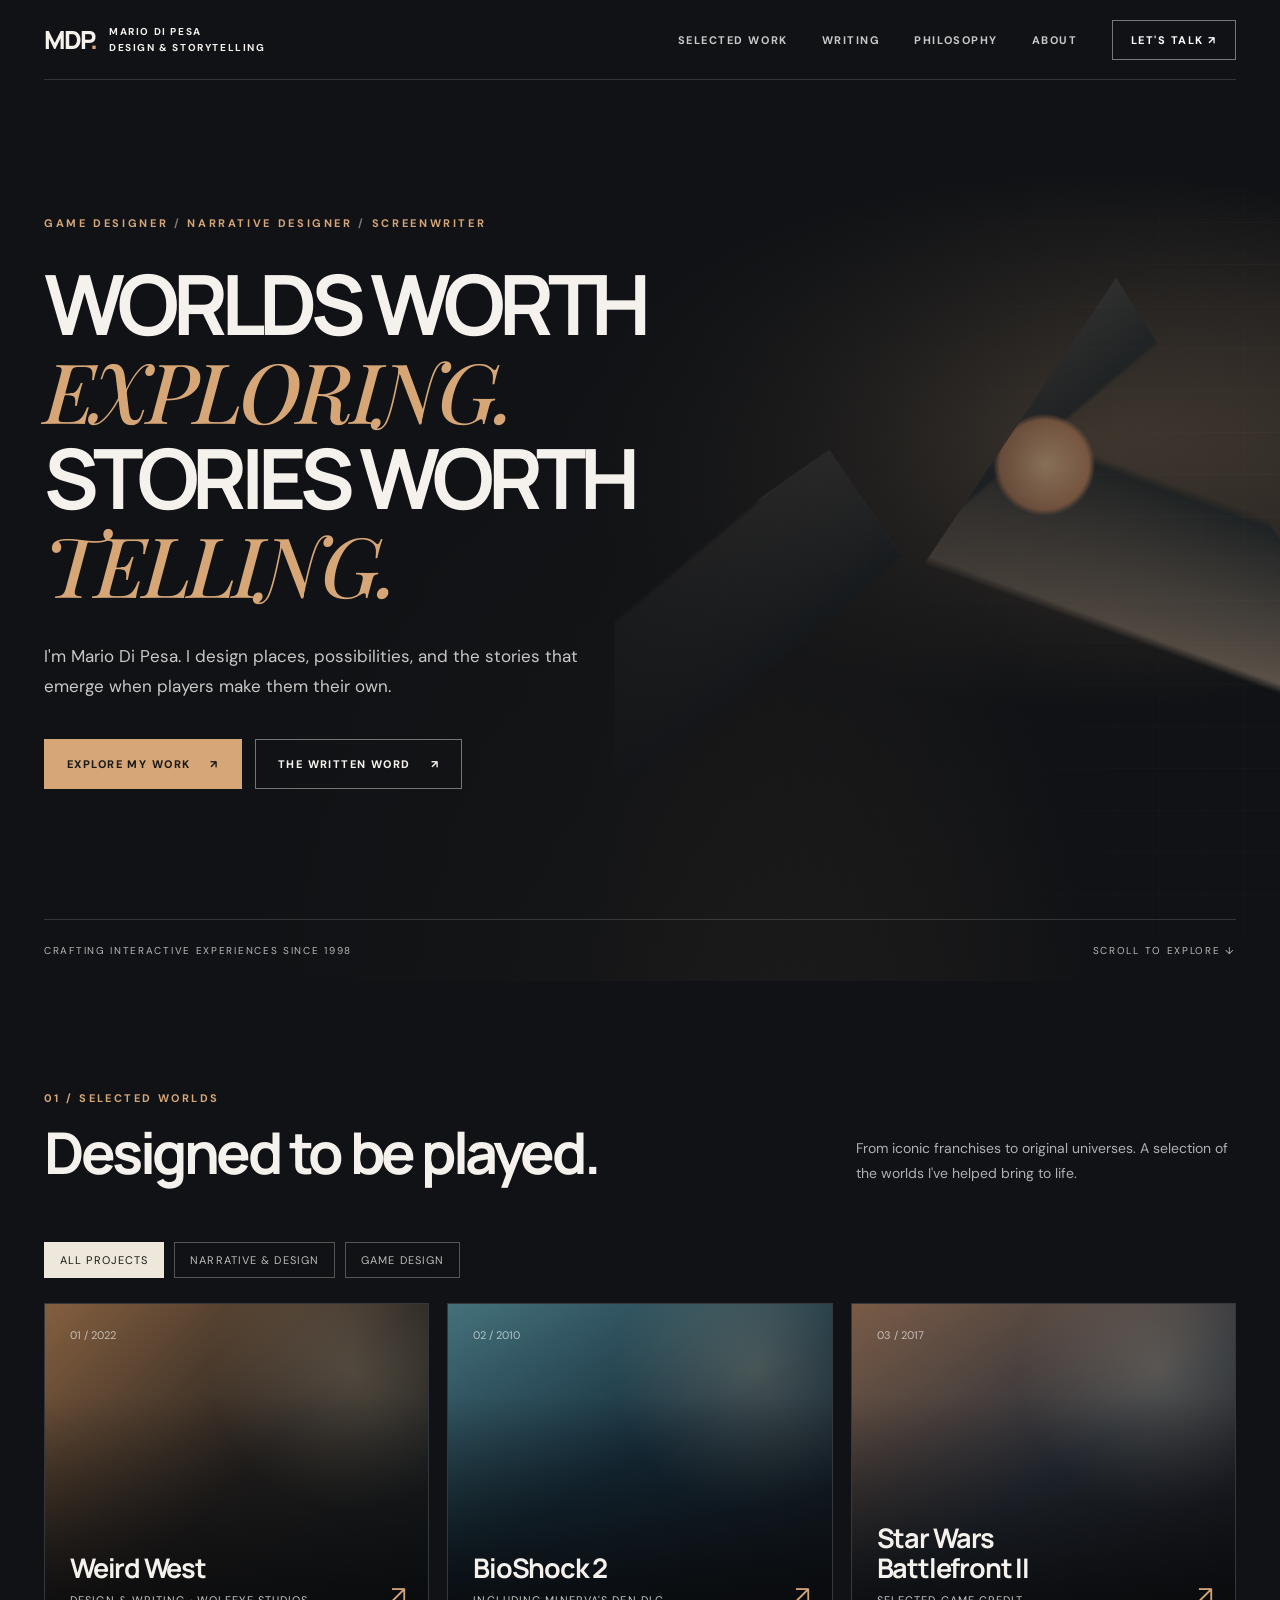
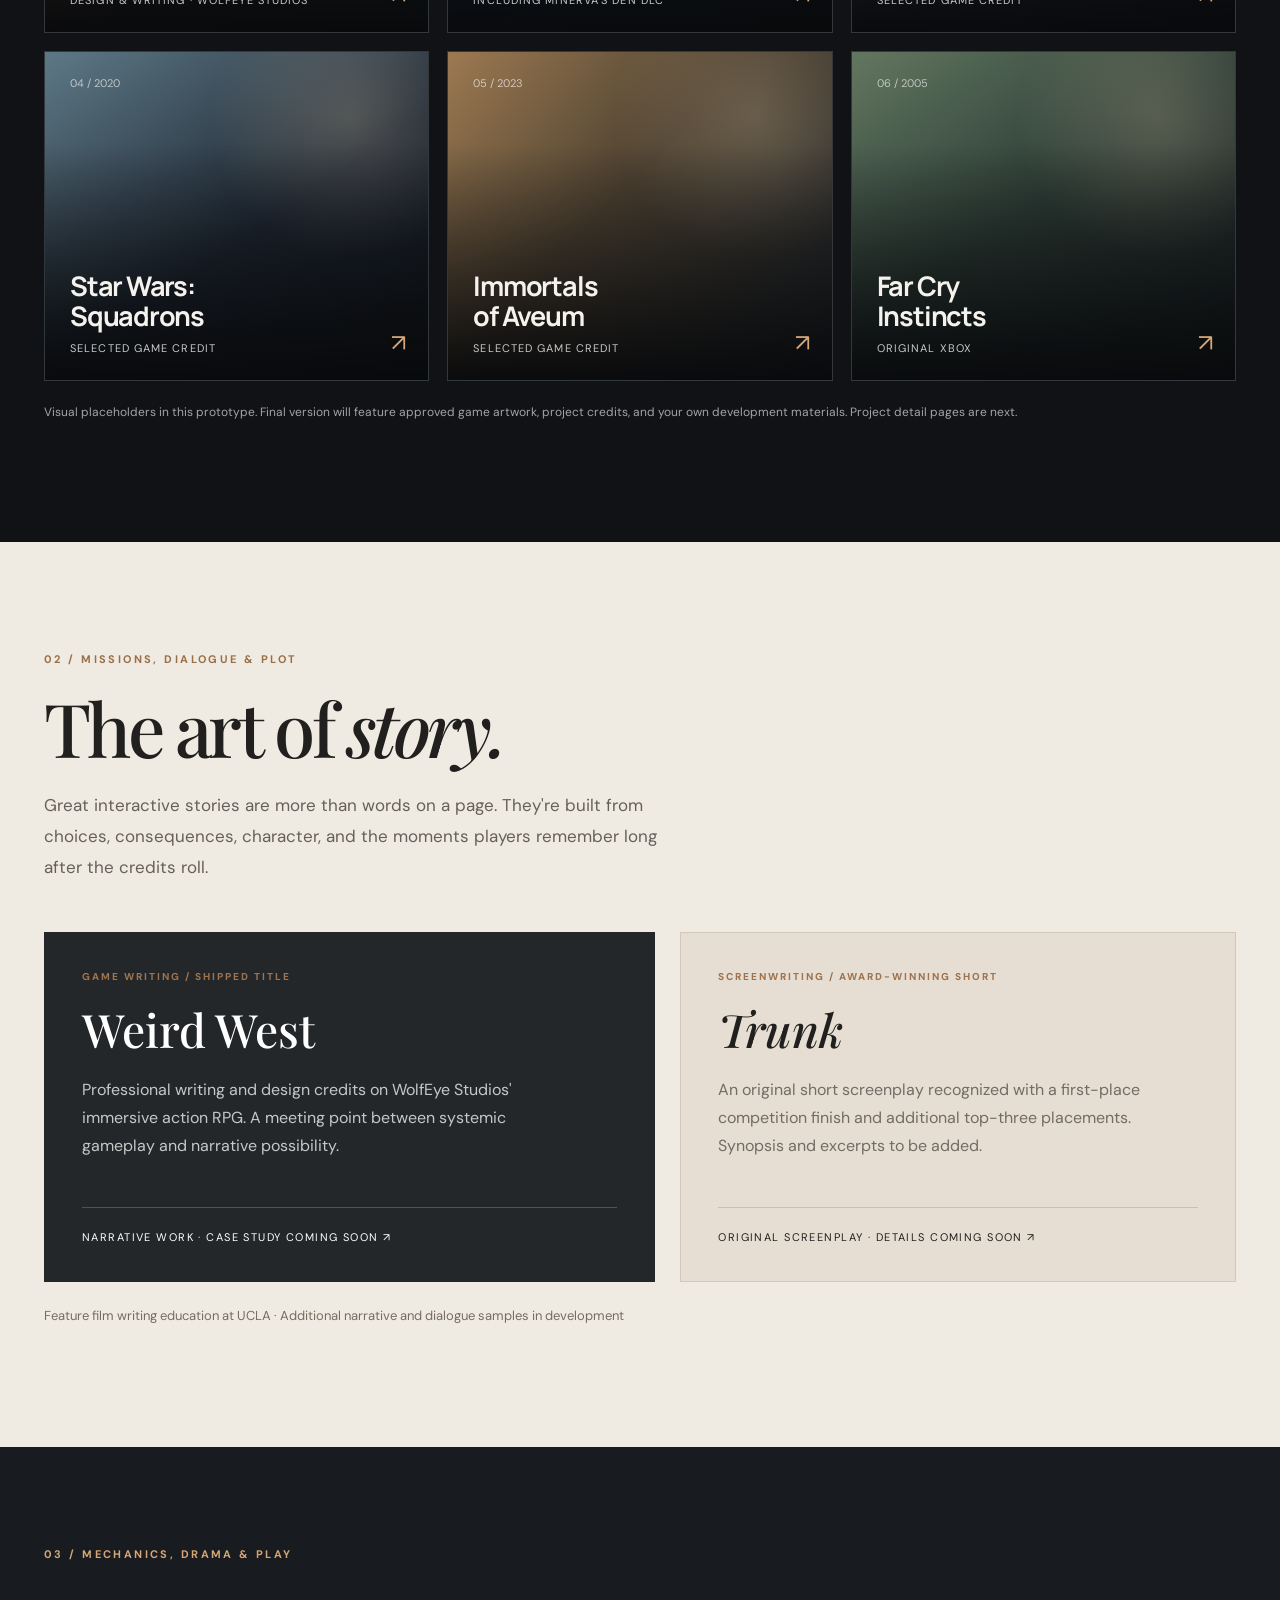
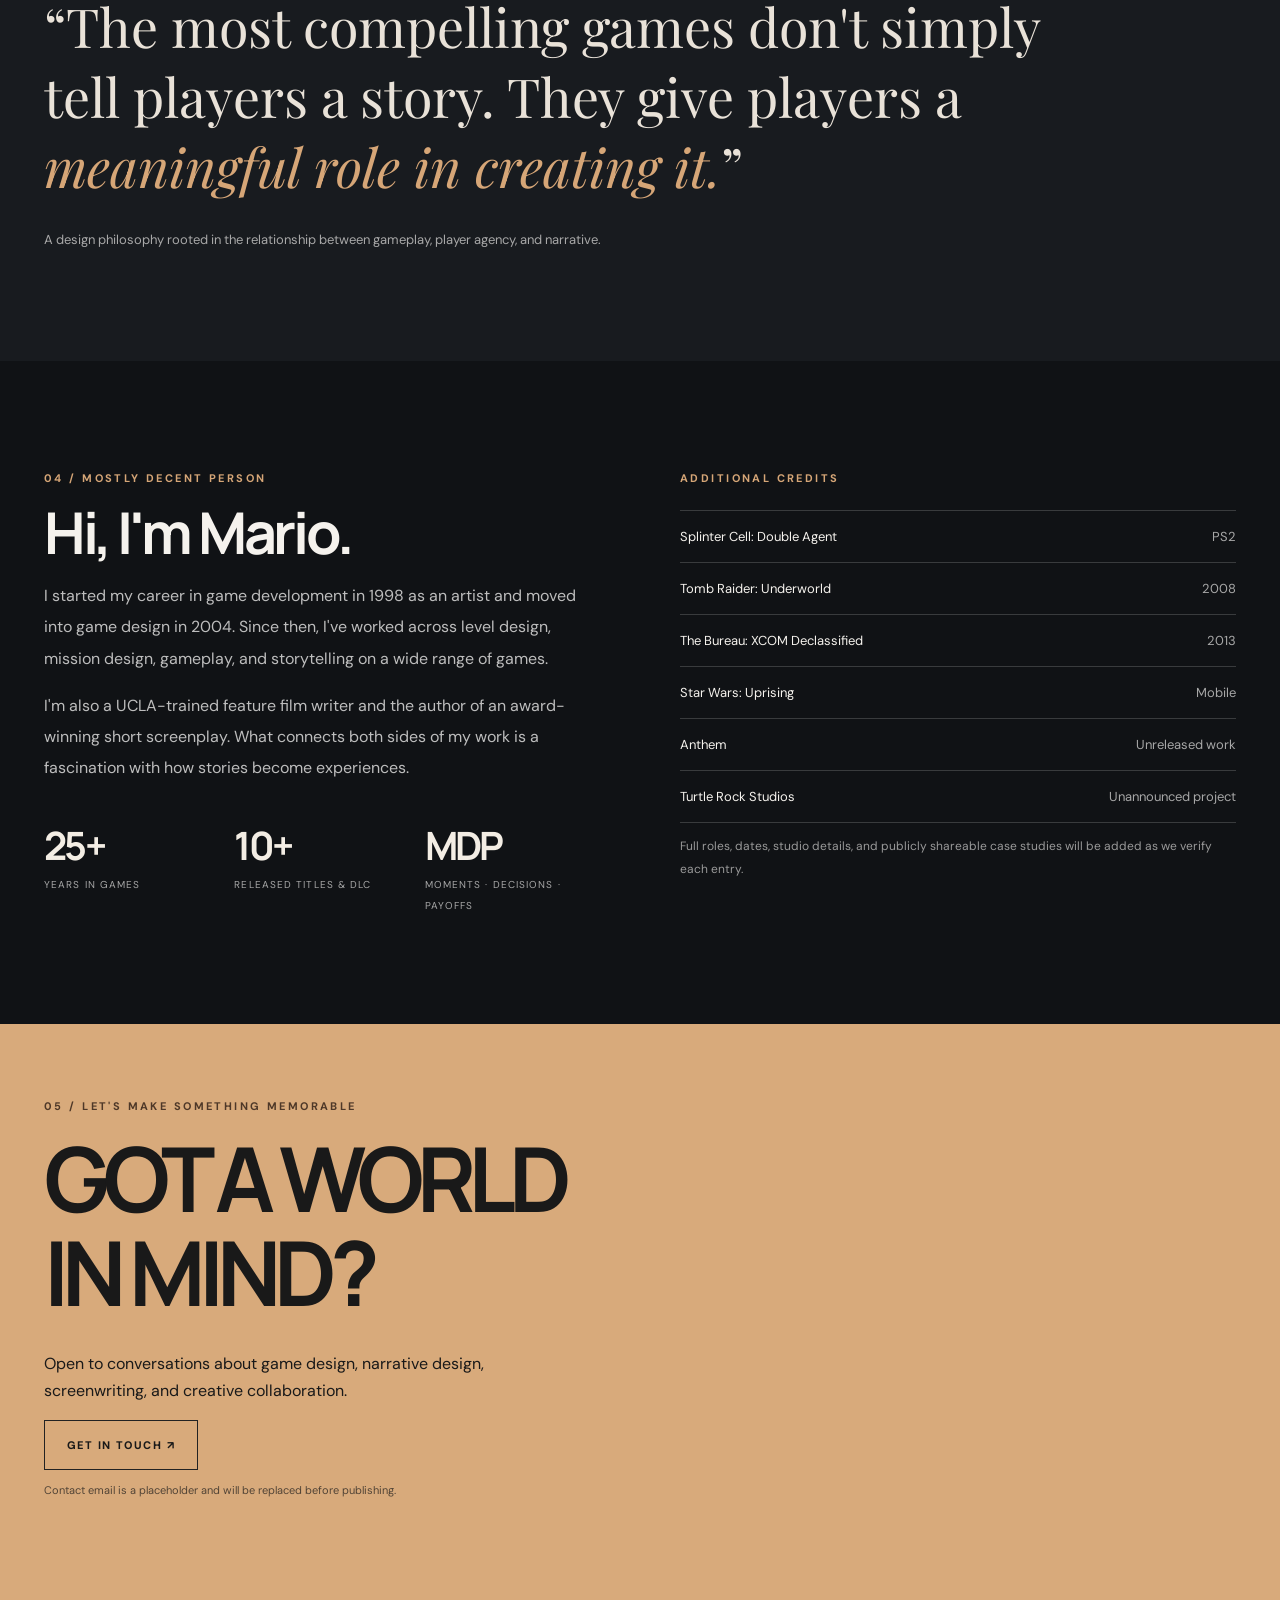
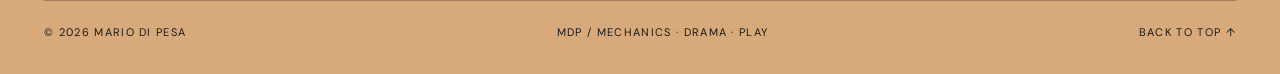
==== index.html @ 1fa36b3e "Add files via upload" ====
<!doctype html>
<html lang="en"><head><meta charset="utf-8"><meta name="viewport" content="width=device-width,initial-scale=1"><meta name="theme-color" content="#101215"><meta name="description" content="Mario Di Pesa — game designer, narrative designer and screenwriter. Worlds worth exploring. Stories worth telling."><title>Mario Di Pesa | Game Design & Storytelling</title><style>
@import url('https://fonts.googleapis.com/css2?family=DM+Sans:wght@400;500;600;700&family=Manrope:wght@400;500;600;700;800&family=Playfair+Display:ital,wght@0,500;0,600;1,500&display=swap');
:root{--bg:#101215;--panel:#181b1f;--line:#383c42;--cream:#f0ebe2;--gold:#d6a677;--muted:#aeb1b5;--ink:#21201f}*{box-sizing:border-box}html{scroll-behavior:smooth}body{margin:0;background:var(--bg);color:#f5f2ed;font-family:'DM Sans',sans-serif}a{color:inherit;text-decoration:none}button{font:inherit}::selection{background:var(--gold);color:#101215}.container{width:min(1260px,calc(100% - 88px));margin:auto}.topbar{height:80px;display:flex;align-items:center;justify-content:space-between;border-bottom:1px solid #ffffff24;position:relative;z-index:10}.brand{display:flex;gap:13px;align-items:center}.mark{font-family:Manrope,sans-serif;font-size:25px;font-weight:800;letter-spacing:-2px}.brandtext{font-size:10px;line-height:1.55;letter-spacing:.16em;font-weight:700}.nav{display:flex;gap:34px;align-items:center}.nav a{font-size:11px;letter-spacing:.14em;font-weight:700;color:#c9c9c9;transition:color .2s}.nav a:hover{color:var(--gold)}.nav .contact{border:1px solid #777; padding:12px 18px;color:white}.menu{display:none;background:none;border:0;color:white;font-size:23px}.hero{min-height:700px;position:relative;overflow:hidden;background:radial-gradient(ellipse at 85% 40%,#4b4035 0%,transparent 35%),radial-gradient(ellipse at 50% 110%,#3a3028 0%,transparent 50%),#101215}.hero:after{content:'';position:absolute;inset:0;pointer-events:none;background:linear-gradient(90deg,#101215 0%,#101215db 46%,transparent 100%)}.hero-art{position:absolute;right:-4%;top:12%;width:56%;height:83%;opacity:.78;filter:saturate(.75)}.hero-art:before{content:'';position:absolute;inset:0;background:radial-gradient(circle at 60% 37%,#e2ae78 0%,#bd7647 7%,transparent 8%),linear-gradient(140deg,transparent 32%,#544e47 32.5%,#1c2429 45%,transparent 45.5%),linear-gradient(20deg,transparent 48%,#736251 49%,#1a2226 64%,transparent 65%);clip-path:polygon(0 55%,30% 35%,42% 52%,70% 12%,100% 58%,100% 100%,0 100%)}.hero-art:after{content:'';position:absolute;inset:0;background:repeating-linear-gradient(0deg,transparent 0 41px,#e6b78016 42px),repeating-linear-gradient(90deg,transparent 0 41px,#e6b7800b 42px);mask-image:linear-gradient(90deg,transparent,black)}.hero-inner{position:relative;z-index:2;padding-top:136px;padding-bottom:130px}.eyebrow{font-size:11px;letter-spacing:.24em;font-weight:700;color:var(--gold);text-transform:uppercase}.hero h1{font-family:Manrope,sans-serif;font-size:clamp(54px,6.5vw,102px);line-height:1.03;letter-spacing:-.075em;max-width:1050px;margin:31px 0}.hero h1 em{font-family:'Playfair Display',serif;font-weight:500;letter-spacing:-.045em;color:var(--gold)}.hero p{font-size:17px;line-height:1.8;color:#c9c8c6;max-width:570px}.buttons{display:flex;gap:13px;flex-wrap:wrap;margin-top:37px}.btn{display:inline-flex;align-items:center;justify-content:center;gap:20px;padding:17px 22px;font-size:11px;letter-spacing:.13em;font-weight:800;text-transform:uppercase;border:1px solid #747474;transition:transform .2s,background .2s}.btn:hover{transform:translateY(-3px)}.btn.primary{background:var(--gold);color:#191919;border-color:var(--gold)}.hero-foot{display:flex;justify-content:space-between;border-top:1px solid #ffffff25;padding:24px 0;font-size:10px;letter-spacing:.17em;color:#b9b9b9;position:relative;z-index:2}.section{padding:110px 0}.section-top{display:flex;justify-content:space-between;gap:25px;align-items:end;margin-bottom:42px}.kicker{font-size:11px;letter-spacing:.22em;color:var(--gold);font-weight:700;text-transform:uppercase}.section h2{font-family:Manrope,sans-serif;font-size:clamp(38px,4.5vw,67px);line-height:1.1;letter-spacing:-.06em;margin:16px 0}.section-desc{max-width:380px;font-size:14px;line-height:1.8;color:var(--muted)}.filterbar{display:flex;gap:10px;flex-wrap:wrap;margin-bottom:25px}.filter{border:1px solid #555;background:none;color:#bdbdbd;padding:10px 15px;cursor:pointer;font-size:11px;letter-spacing:.1em;text-transform:uppercase}.filter.active,.filter:hover{background:#eee8dc;color:#181818;border-color:#eee8dc}.projects{display:grid;grid-template-columns:repeat(3,minmax(0,1fr));gap:18px}.project{min-height:330px;position:relative;overflow:hidden;background:#20252a;border:1px solid #ffffff16;display:flex;align-items:end;padding:25px;isolation:isolate;transition:transform .25s,border .25s}.project:hover{transform:translateY(-5px);border-color:#c49c74}.project:before{content:'';position:absolute;inset:0;z-index:-2;background:var(--scene);filter:saturate(.8)}.project:after{content:'';position:absolute;inset:0;z-index:-1;background:linear-gradient(0deg,#08090bf5,transparent 72%),radial-gradient(circle at 80% 20%,#e3cba43b,transparent 35%)}.project .num{position:absolute;top:24px;left:25px;font-size:11px;color:#ffffffa0}.project h3{font-family:Manrope,sans-serif;font-size:27px;line-height:1.12;letter-spacing:-.045em;margin:0 0 10px}.project p{margin:0;font-size:11px;color:#c9c9c9;letter-spacing:.1em;text-transform:uppercase}.project .arrow{position:absolute;right:22px;bottom:22px;color:var(--gold);font-size:24px}.project.hidden{display:none}.smallnote{margin-top:23px;color:#a4a4a4;font-size:12px}.writing{background:var(--cream);color:var(--ink);padding:110px 0}.writing .kicker{color:#986f48}.writing h2{font-family:'Playfair Display',serif;font-weight:500;font-size:clamp(47px,5.8vw,85px);letter-spacing:-.05em;line-height:1.08;margin:22px 0}.writing-intro{max-width:650px;color:#65605a;font-size:17px;line-height:1.8}.writing-grid{display:grid;grid-template-columns:1.1fr 1fr;gap:25px;margin-top:50px}.writing-card{background:#e6ded2;padding:37px;min-height:350px;display:flex;flex-direction:column;justify-content:space-between;border:1px solid #d3c8b9}.writing-card.dark{background:#242729;color:#fff;border-color:#242729}.writing-card .mini{font-size:10px;letter-spacing:.2em;font-weight:800;color:#9e734e}.writing-card h3{font-family:'Playfair Display',serif;font-weight:500;font-size:46px;margin:15px 0}.writing-card p{line-height:1.75;color:#716c65;max-width:440px}.writing-card.dark p{color:#c7c7c7}.writing-card .bottom{font-size:11px;letter-spacing:.13em;text-transform:uppercase;border-top:1px solid #0002;padding-top:22px}.writing-card.dark .bottom{border-color:#fff3}.philosophy{background:#181b1f;padding:100px 0}.quote{font-family:'Playfair Display',serif;font-size:clamp(31px,4.2vw,58px);line-height:1.3;max-width:1050px;margin:30px 0;color:#e9e2d8}.quote em{color:var(--gold)}.about{display:grid;grid-template-columns:1fr 1fr;gap:80px}.about p{font-size:16px;line-height:1.95;color:#bdbdbd}.statrow{display:grid;grid-template-columns:repeat(3,1fr);gap:15px;margin-top:35px}.stat strong{display:block;font:700 39px Manrope,sans-serif;color:#f3ede4;letter-spacing:-.07em}.stat span{font-size:10px;letter-spacing:.11em;text-transform:uppercase;color:#a7a7a7}.creditlist{margin-top:25px;border-top:1px solid #ffffff2c}.credit{display:flex;justify-content:space-between;gap:12px;padding:17px 0;border-bottom:1px solid #ffffff2c;font-size:13px}.credit span:last-child{color:#a7a7a7}.footer{padding:75px 0 35px;background:#d8aa7b;color:#191919}.footer h2{font:700 clamp(48px,7vw,98px) Manrope,sans-serif;letter-spacing:-.08em;line-height:1.05;margin:18px 0 30px}.footer p{max-width:530px;line-height:1.7}.footer .btn{border-color:#222}.footer-bottom{margin-top:100px;padding-top:24px;border-top:1px solid #0004;display:flex;justify-content:space-between;font-size:11px;letter-spacing:.12em}.reveal{opacity:0;transform:translateY(20px);transition:opacity .65s,transform .65s}.reveal.visible{opacity:1;transform:none}@media(max-width:800px){.container{width:min(100% - 38px,1260px)}.topbar{height:70px}.menu{display:block}.nav{display:none;position:absolute;top:70px;left:0;right:0;background:#17191d;padding:25px;flex-direction:column;align-items:start}.nav.open{display:flex}.hero{min-height:620px}.hero-inner{padding-top:110px;padding-bottom:80px}.hero:after{background:linear-gradient(90deg,#101215eb,#10121599)}.hero-art{width:100%;right:-30%}.hero h1{font-size:clamp(52px,11vw,80px)}.hero-foot{gap:15px;flex-wrap:wrap}.section,.writing{padding:75px 0}.section-top{display:block}.projects{grid-template-columns:repeat(2,1fr)}.writing-grid,.about{grid-template-columns:1fr;gap:20px}.writing-card{min-height:280px}.statrow{margin-bottom:30px}}@media(max-width:520px){.projects{grid-template-columns:1fr}.project{min-height:290px}.hero h1{font-size:48px}.hero p{font-size:15px}.writing-card h3{font-size:37px}.footer-bottom{display:block;line-height:2}}
</style></head><body>
<header class="container topbar"><a class="brand" href="#home" aria-label="Mario Di Pesa home" title="Mario Di Pesa · Mechanics, Drama & Play"><span class="mark">MDP<span style="color:var(--gold)">.</span></span><span class="brandtext">MARIO DI PESA<br>DESIGN & STORYTELLING</span></a><button class="menu" aria-label="Toggle menu" aria-expanded="false">☰</button><nav class="nav" id="nav"><a href="#work">SELECTED WORK</a><a href="#writing">WRITING</a><a href="#philosophy">PHILOSOPHY</a><a href="#about">ABOUT</a><a href="#contact" class="contact">LET'S TALK ↗</a></nav></header>
<main><section id="home" class="hero"><div class="hero-art" aria-hidden="true"></div><div class="container hero-inner"><div class="eyebrow">GAME DESIGNER <span style="color:#7e7e7e">/</span> NARRATIVE DESIGNER <span style="color:#7e7e7e">/</span> SCREENWRITER</div><h1>WORLDS WORTH<br><em>EXPLORING.</em><br>STORIES WORTH<br><em>TELLING.</em></h1><p>I'm Mario Di Pesa. I design places, possibilities, and the stories that emerge when players make them their own.</p><div class="buttons"><a class="btn primary" href="#work">EXPLORE MY WORK <span>↗</span></a><a class="btn" href="#writing">THE WRITTEN WORD <span>↗</span></a></div></div><div class="container hero-foot"><span>CRAFTING INTERACTIVE EXPERIENCES SINCE 1998</span><span>SCROLL TO EXPLORE ↓</span></div></section>
<section class="section container" id="work"><div class="section-top reveal"><div><div class="kicker">01 / SELECTED WORLDS</div><h2>Designed to be played.</h2></div><p class="section-desc">From iconic franchises to original universes. A selection of the worlds I've helped bring to life.</p></div><div class="filterbar reveal"><button class="filter active" data-filter="all">All projects</button><button class="filter" data-filter="narrative">Narrative & design</button><button class="filter" data-filter="design">Game design</button></div><div class="projects">
<article class="project reveal" data-category="narrative" style="--scene:linear-gradient(135deg,#8c5e36,#27221f 52%,#101b20)"><span class="num">01 / 2022</span><div><h3>Weird West</h3><p>Design & writing · WolfEye Studios</p></div><span class="arrow">↗</span></article>
<article class="project reveal" data-category="design" style="--scene:linear-gradient(150deg,#3b7380,#112e40 48%,#101319)"><span class="num">02 / 2010</span><div><h3>BioShock 2</h3><p>Including Minerva's Den DLC</p></div><span class="arrow">↗</span></article>
<article class="project reveal" data-category="design" style="--scene:linear-gradient(145deg,#805a40,#262e3b 52%,#121318)"><span class="num">03 / 2017</span><div><h3>Star Wars<br>Battlefront II</h3><p>Selected game credit</p></div><span class="arrow">↗</span></article>
<article class="project reveal" data-category="design" style="--scene:linear-gradient(145deg,#587a8a,#1c2737 55%,#101318)"><span class="num">04 / 2020</span><div><h3>Star Wars:<br>Squadrons</h3><p>Selected game credit</p></div><span class="arrow">↗</span></article>
<article class="project reveal" data-category="design" style="--scene:linear-gradient(130deg,#a47846,#51422d 44%,#18212a)"><span class="num">05 / 2023</span><div><h3>Immortals<br>of Aveum</h3><p>Selected game credit</p></div><span class="arrow">↗</span></article>
<article class="project reveal" data-category="design" style="--scene:linear-gradient(145deg,#5e785b,#2a3e36 47%,#151b1e)"><span class="num">06 / 2005</span><div><h3>Far Cry<br>Instincts</h3><p>Original Xbox</p></div><span class="arrow">↗</span></article>
</div><p class="smallnote">Visual placeholders in this prototype. Final version will feature approved game artwork, project credits, and your own development materials. Project detail pages are next.</p></section>
<section class="writing" id="writing"><div class="container"><div class="kicker reveal">02 / MISSIONS, DIALOGUE & PLOT</div><h2 class="reveal">The art of <em>story.</em></h2><p class="writing-intro reveal">Great interactive stories are more than words on a page. They're built from choices, consequences, character, and the moments players remember long after the credits roll.</p><div class="writing-grid"><article class="writing-card dark reveal"><div><div class="mini">GAME WRITING / SHIPPED TITLE</div><h3>Weird West</h3><p>Professional writing and design credits on WolfEye Studios' immersive action RPG. A meeting point between systemic gameplay and narrative possibility.</p></div><div class="bottom">NARRATIVE WORK · CASE STUDY COMING SOON ↗</div></article><article class="writing-card reveal"><div><div class="mini">SCREENWRITING / AWARD-WINNING SHORT</div><h3><em>Trunk</em></h3><p>An original short screenplay recognized with a first-place competition finish and additional top-three placements. Synopsis and excerpts to be added.</p></div><div class="bottom">ORIGINAL SCREENPLAY · DETAILS COMING SOON ↗</div></article></div><p style="margin-top:25px;font-size:13px;color:#766c60">Feature film writing education at UCLA · Additional narrative and dialogue samples in development</p></div></section>
<section class="philosophy" id="philosophy"><div class="container reveal"><div class="kicker">03 / MECHANICS, DRAMA & PLAY</div><p class="quote">“The most compelling games don't simply tell players a story. They give players a <em>meaningful role in creating it.</em>”</p><p style="color:#a8a8a8;font-size:13px">A design philosophy rooted in the relationship between gameplay, player agency, and narrative.</p></div></section>
<section class="section container" id="about"><div class="about"><div class="reveal"><div class="kicker">04 / MOSTLY DECENT PERSON</div><h2>Hi, I'm Mario.</h2><p>I started my career in game development in 1998 as an artist and moved into game design in 2004. Since then, I've worked across level design, mission design, gameplay, and storytelling on a wide range of games.</p><p>I'm also a UCLA-trained feature film writer and the author of an award-winning short screenplay. What connects both sides of my work is a fascination with how stories become experiences.</p><div class="statrow"><div class="stat"><strong>25+</strong><span>Years in games</span></div><div class="stat"><strong>10+</strong><span>Released titles & DLC</span></div><div class="stat"><strong>MDP</strong><span>Moments · Decisions · Payoffs</span></div></div></div><div class="reveal"><div class="kicker">ADDITIONAL CREDITS</div><div class="creditlist"><div class="credit"><span>Splinter Cell: Double Agent</span><span>PS2</span></div><div class="credit"><span>Tomb Raider: Underworld</span><span>2008</span></div><div class="credit"><span>The Bureau: XCOM Declassified</span><span>2013</span></div><div class="credit"><span>Star Wars: Uprising</span><span>Mobile</span></div><div class="credit"><span>Anthem</span><span>Unreleased work</span></div><div class="credit"><span>Turtle Rock Studios</span><span>Unannounced project</span></div></div><p style="font-size:12px;color:#999">Full roles, dates, studio details, and publicly shareable case studies will be added as we verify each entry.</p></div></div></section></main>
<footer class="footer" id="contact"><div class="container"><div class="kicker" style="color:#4e3828">05 / LET'S MAKE SOMETHING MEMORABLE</div><h2>GOT A WORLD<br>IN MIND?</h2><p>Open to conversations about game design, narrative design, screenwriting, and creative collaboration.</p><a class="btn" href="mailto:hello@example.com?subject=Portfolio%20inquiry">GET IN TOUCH ↗</a><p style="font-size:11px;opacity:.7">Contact email is a placeholder and will be replaced before publishing.</p><div class="footer-bottom"><span>© <span id="year"></span> MARIO DI PESA</span><span>MDP / MECHANICS · DRAMA · PLAY</span><a href="#home">BACK TO TOP ↑</a></div></div></footer>
<script>document.getElementById('year').textContent=new Date().getFullYear();const menu=document.querySelector('.menu'),nav=document.querySelector('.nav');menu.addEventListener('click',()=>{const open=nav.classList.toggle('open');menu.setAttribute('aria-expanded',open);menu.textContent=open?'✕':'☰'});nav.querySelectorAll('a').forEach(a=>a.addEventListener('click',()=>{nav.classList.remove('open');menu.setAttribute('aria-expanded','false');menu.textContent='☰'}));document.querySelectorAll('.filter').forEach(b=>b.addEventListener('click',()=>{document.querySelectorAll('.filter').forEach(x=>x.classList.remove('active'));b.classList.add('active');const f=b.dataset.filter;document.querySelectorAll('.project').forEach(p=>p.classList.toggle('hidden',f!=='all'&&p.dataset.category!==f))}));const obs=new IntersectionObserver(entries=>entries.forEach(e=>{if(e.isIntersecting){e.target.classList.add('visible');obs.unobserve(e.target)}}),{threshold:.08});document.querySelectorAll('.reveal').forEach(x=>obs.observe(x));</script></body></html>
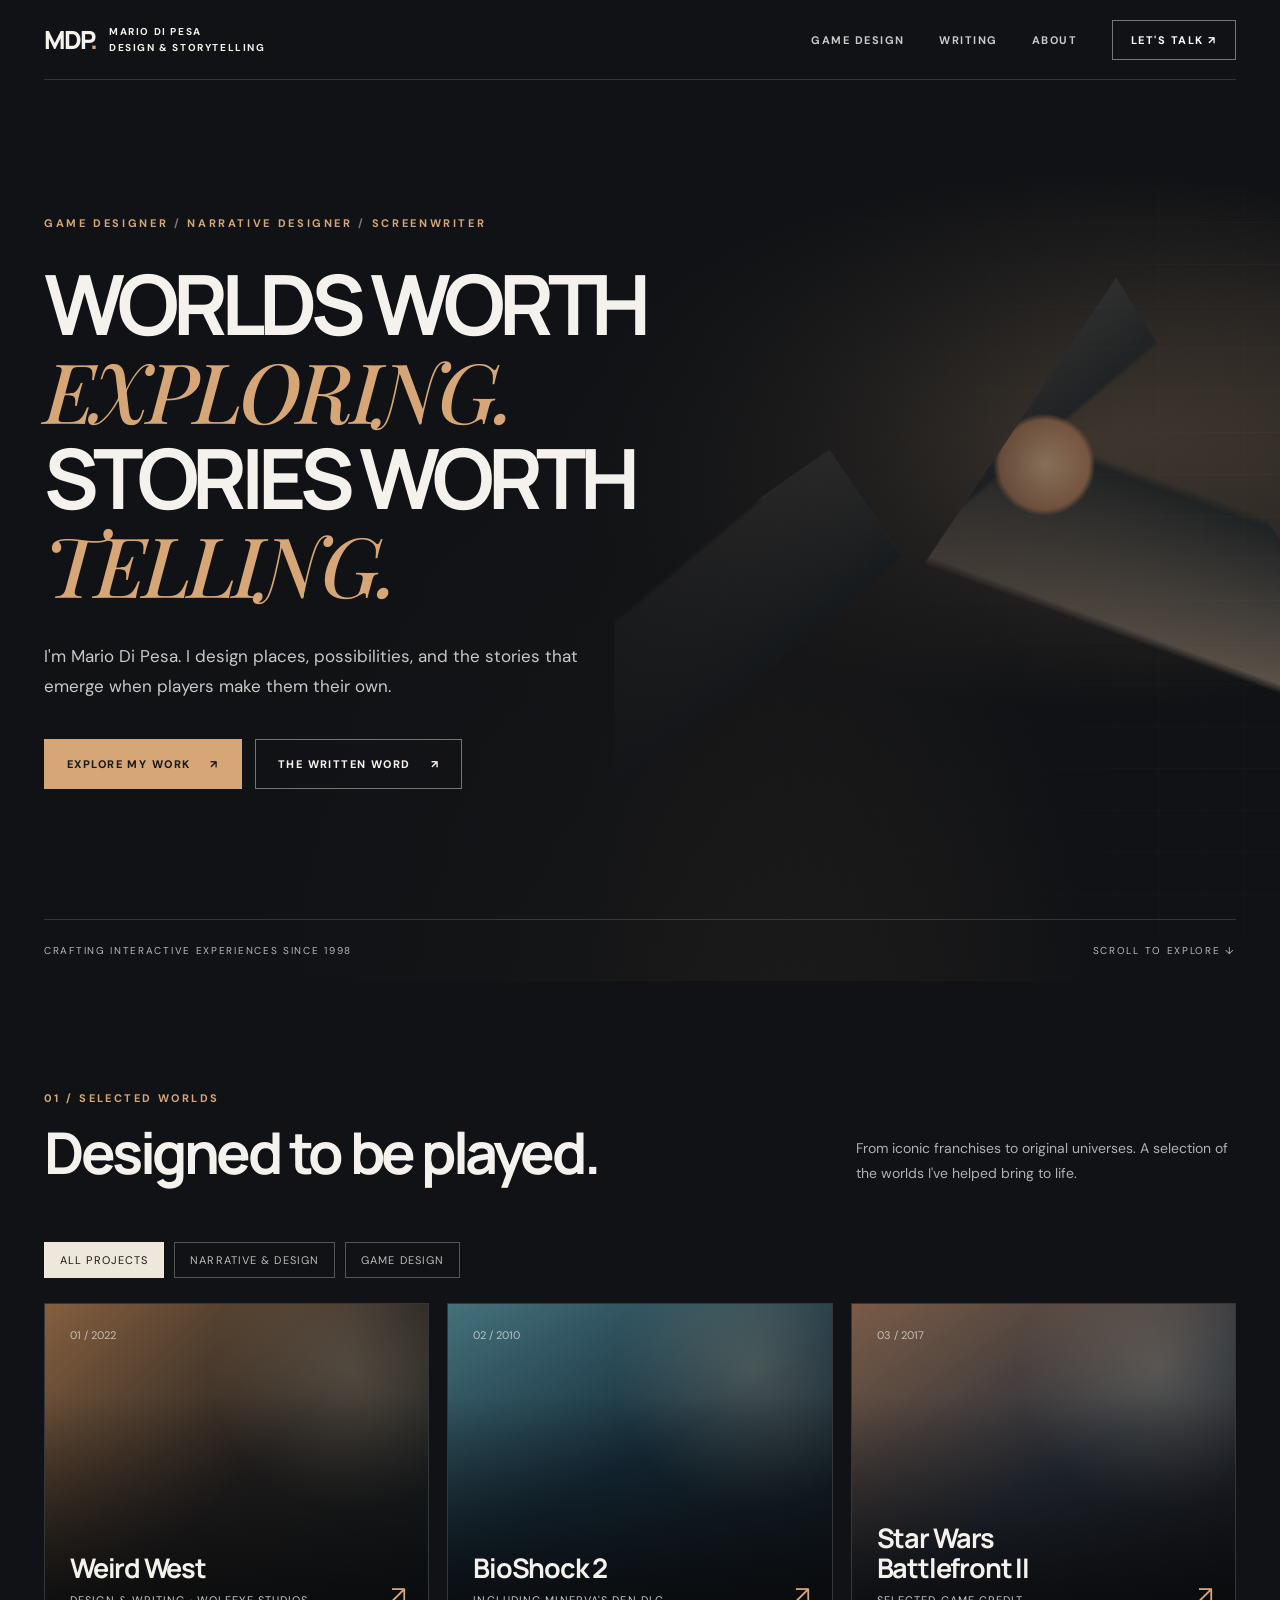
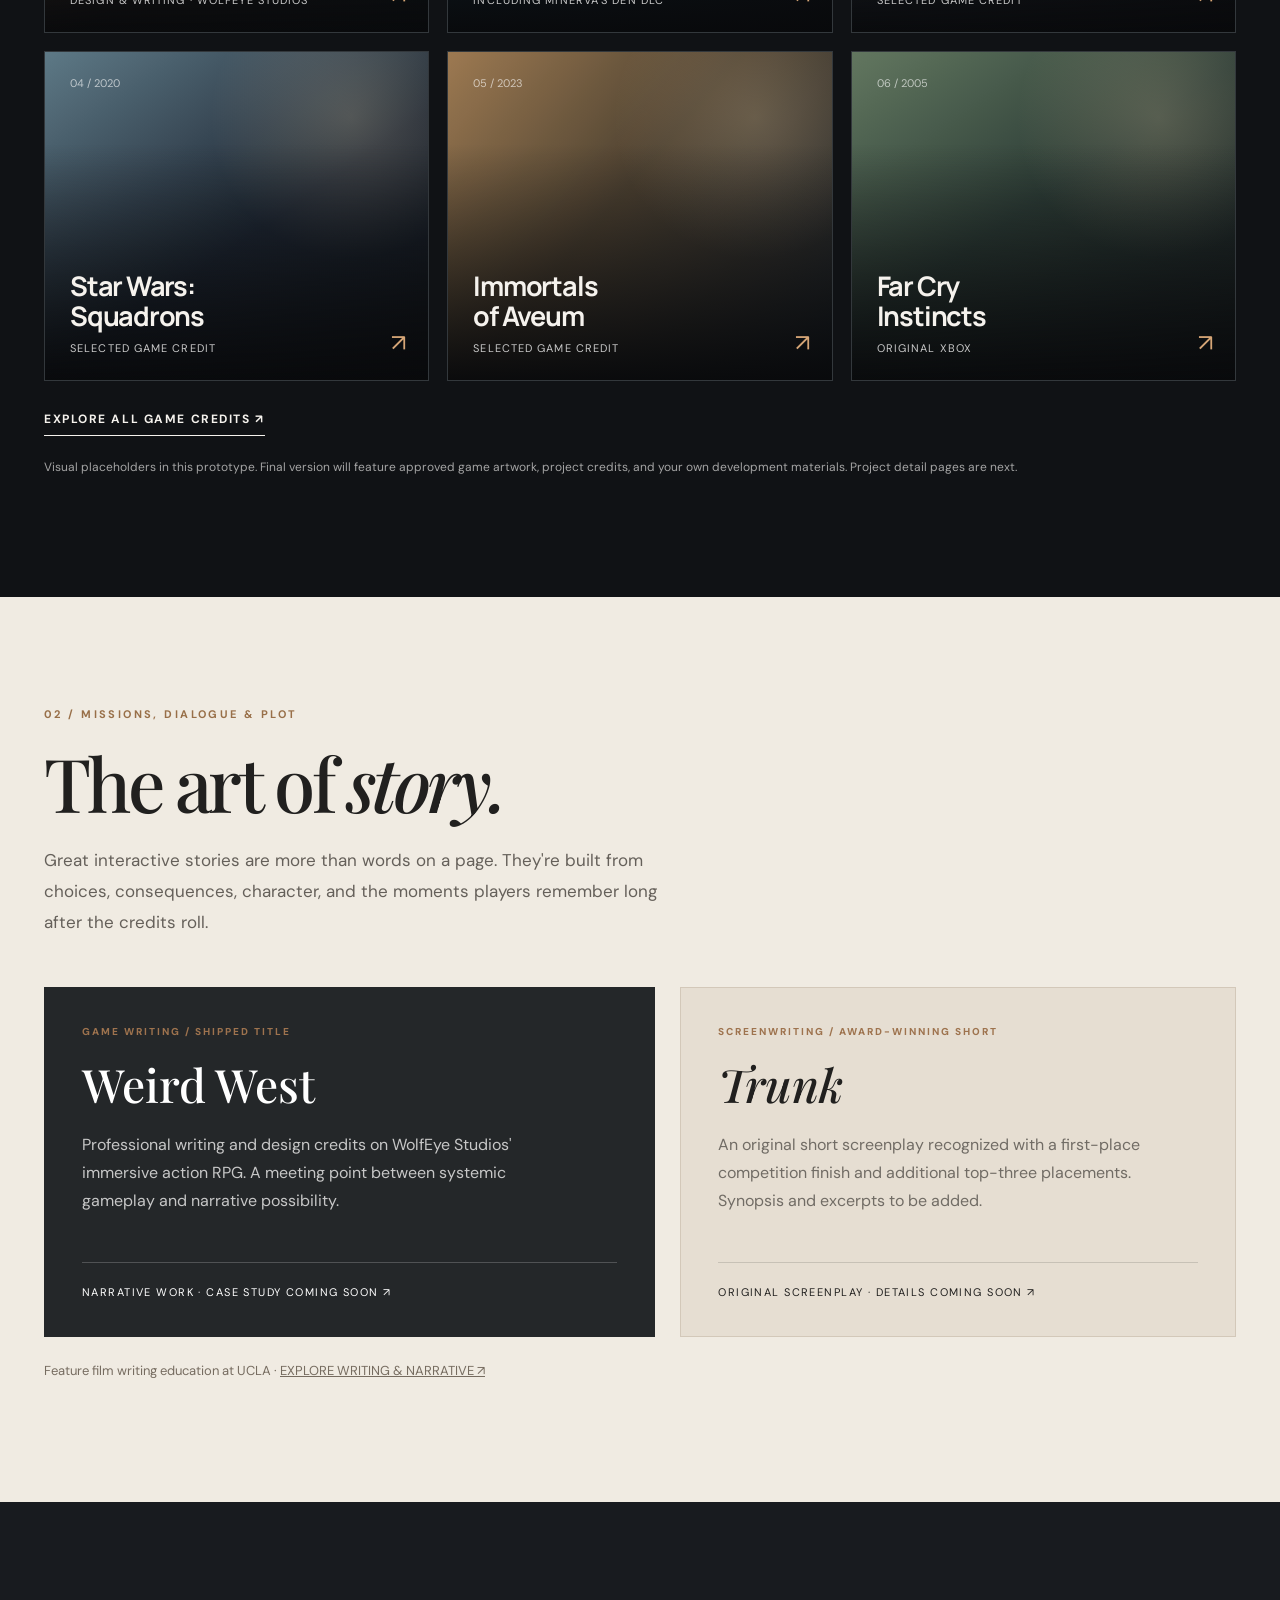
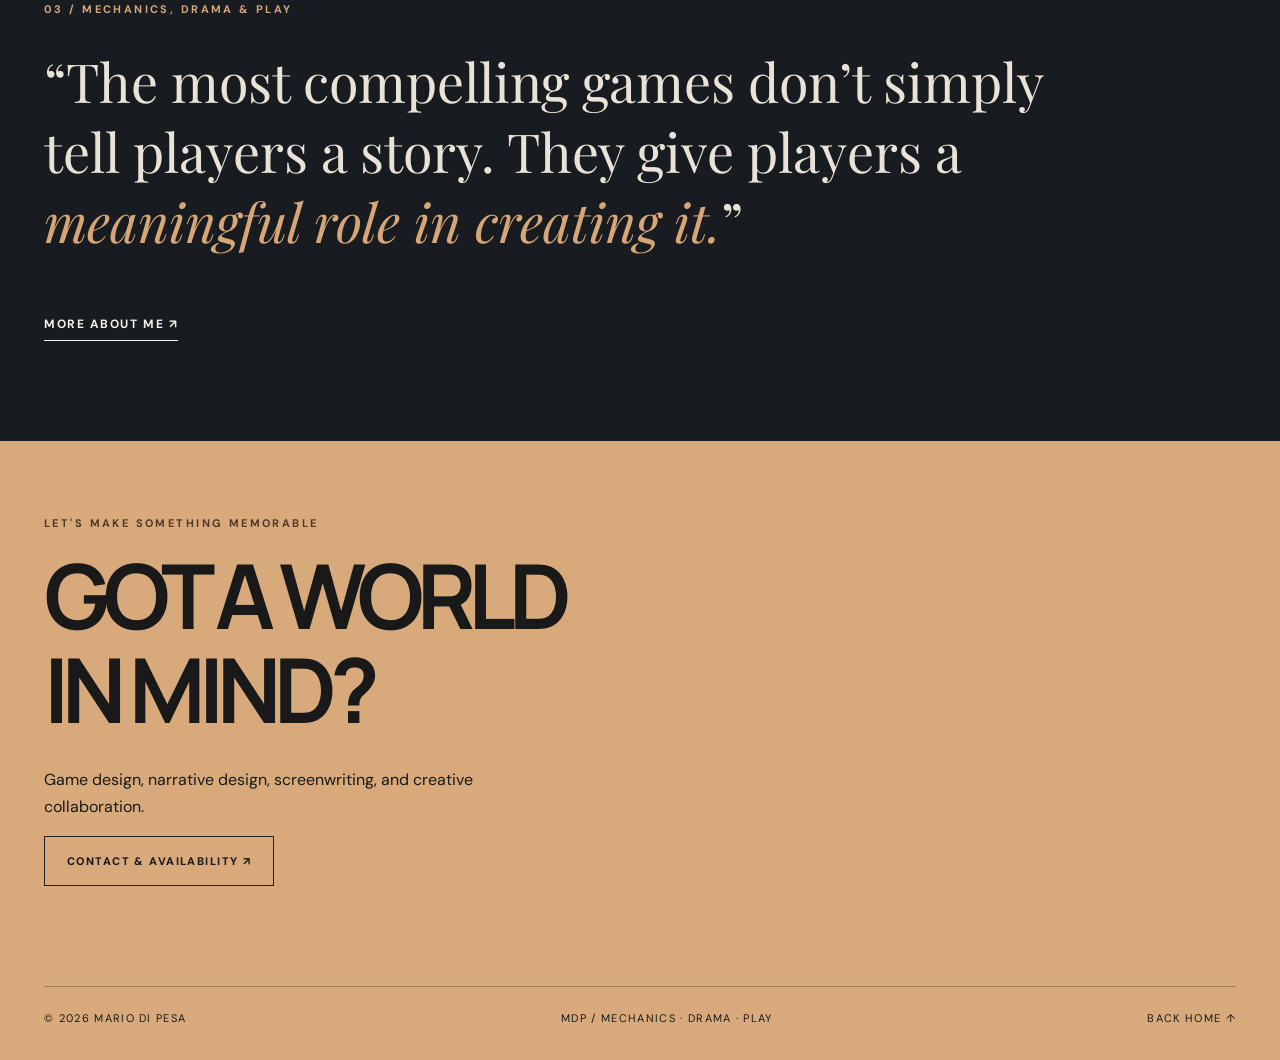
==== commit 1d95ec86: "Add files via upload" ====
--- a/index.html
+++ b/index.html
@@ -1,10 +1,7 @@
 <!doctype html>
-<html lang="en"><head><meta charset="utf-8"><meta name="viewport" content="width=device-width,initial-scale=1"><meta name="theme-color" content="#101215"><meta name="description" content="Mario Di Pesa — game designer, narrative designer and screenwriter. Worlds worth exploring. Stories worth telling."><title>Mario Di Pesa | Game Design & Storytelling</title><style>
-@import url('https://fonts.googleapis.com/css2?family=DM+Sans:wght@400;500;600;700&family=Manrope:wght@400;500;600;700;800&family=Playfair+Display:ital,wght@0,500;0,600;1,500&display=swap');
-:root{--bg:#101215;--panel:#181b1f;--line:#383c42;--cream:#f0ebe2;--gold:#d6a677;--muted:#aeb1b5;--ink:#21201f}*{box-sizing:border-box}html{scroll-behavior:smooth}body{margin:0;background:var(--bg);color:#f5f2ed;font-family:'DM Sans',sans-serif}a{color:inherit;text-decoration:none}button{font:inherit}::selection{background:var(--gold);color:#101215}.container{width:min(1260px,calc(100% - 88px));margin:auto}.topbar{height:80px;display:flex;align-items:center;justify-content:space-between;border-bottom:1px solid #ffffff24;position:relative;z-index:10}.brand{display:flex;gap:13px;align-items:center}.mark{font-family:Manrope,sans-serif;font-size:25px;font-weight:800;letter-spacing:-2px}.brandtext{font-size:10px;line-height:1.55;letter-spacing:.16em;font-weight:700}.nav{display:flex;gap:34px;align-items:center}.nav a{font-size:11px;letter-spacing:.14em;font-weight:700;color:#c9c9c9;transition:color .2s}.nav a:hover{color:var(--gold)}.nav .contact{border:1px solid #777; padding:12px 18px;color:white}.menu{display:none;background:none;border:0;color:white;font-size:23px}.hero{min-height:700px;position:relative;overflow:hidden;background:radial-gradient(ellipse at 85% 40%,#4b4035 0%,transparent 35%),radial-gradient(ellipse at 50% 110%,#3a3028 0%,transparent 50%),#101215}.hero:after{content:'';position:absolute;inset:0;pointer-events:none;background:linear-gradient(90deg,#101215 0%,#101215db 46%,transparent 100%)}.hero-art{position:absolute;right:-4%;top:12%;width:56%;height:83%;opacity:.78;filter:saturate(.75)}.hero-art:before{content:'';position:absolute;inset:0;background:radial-gradient(circle at 60% 37%,#e2ae78 0%,#bd7647 7%,transparent 8%),linear-gradient(140deg,transparent 32%,#544e47 32.5%,#1c2429 45%,transparent 45.5%),linear-gradient(20deg,transparent 48%,#736251 49%,#1a2226 64%,transparent 65%);clip-path:polygon(0 55%,30% 35%,42% 52%,70% 12%,100% 58%,100% 100%,0 100%)}.hero-art:after{content:'';position:absolute;inset:0;background:repeating-linear-gradient(0deg,transparent 0 41px,#e6b78016 42px),repeating-linear-gradient(90deg,transparent 0 41px,#e6b7800b 42px);mask-image:linear-gradient(90deg,transparent,black)}.hero-inner{position:relative;z-index:2;padding-top:136px;padding-bottom:130px}.eyebrow{font-size:11px;letter-spacing:.24em;font-weight:700;color:var(--gold);text-transform:uppercase}.hero h1{font-family:Manrope,sans-serif;font-size:clamp(54px,6.5vw,102px);line-height:1.03;letter-spacing:-.075em;max-width:1050px;margin:31px 0}.hero h1 em{font-family:'Playfair Display',serif;font-weight:500;letter-spacing:-.045em;color:var(--gold)}.hero p{font-size:17px;line-height:1.8;color:#c9c8c6;max-width:570px}.buttons{display:flex;gap:13px;flex-wrap:wrap;margin-top:37px}.btn{display:inline-flex;align-items:center;justify-content:center;gap:20px;padding:17px 22px;font-size:11px;letter-spacing:.13em;font-weight:800;text-transform:uppercase;border:1px solid #747474;transition:transform .2s,background .2s}.btn:hover{transform:translateY(-3px)}.btn.primary{background:var(--gold);color:#191919;border-color:var(--gold)}.hero-foot{display:flex;justify-content:space-between;border-top:1px solid #ffffff25;padding:24px 0;font-size:10px;letter-spacing:.17em;color:#b9b9b9;position:relative;z-index:2}.section{padding:110px 0}.section-top{display:flex;justify-content:space-between;gap:25px;align-items:end;margin-bottom:42px}.kicker{font-size:11px;letter-spacing:.22em;color:var(--gold);font-weight:700;text-transform:uppercase}.section h2{font-family:Manrope,sans-serif;font-size:clamp(38px,4.5vw,67px);line-height:1.1;letter-spacing:-.06em;margin:16px 0}.section-desc{max-width:380px;font-size:14px;line-height:1.8;color:var(--muted)}.filterbar{display:flex;gap:10px;flex-wrap:wrap;margin-bottom:25px}.filter{border:1px solid #555;background:none;color:#bdbdbd;padding:10px 15px;cursor:pointer;font-size:11px;letter-spacing:.1em;text-transform:uppercase}.filter.active,.filter:hover{background:#eee8dc;color:#181818;border-color:#eee8dc}.projects{display:grid;grid-template-columns:repeat(3,minmax(0,1fr));gap:18px}.project{min-height:330px;position:relative;overflow:hidden;background:#20252a;border:1px solid #ffffff16;display:flex;align-items:end;padding:25px;isolation:isolate;transition:transform .25s,border .25s}.project:hover{transform:translateY(-5px);border-color:#c49c74}.project:before{content:'';position:absolute;inset:0;z-index:-2;background:var(--scene);filter:saturate(.8)}.project:after{content:'';position:absolute;inset:0;z-index:-1;background:linear-gradient(0deg,#08090bf5,transparent 72%),radial-gradient(circle at 80% 20%,#e3cba43b,transparent 35%)}.project .num{position:absolute;top:24px;left:25px;font-size:11px;color:#ffffffa0}.project h3{font-family:Manrope,sans-serif;font-size:27px;line-height:1.12;letter-spacing:-.045em;margin:0 0 10px}.project p{margin:0;font-size:11px;color:#c9c9c9;letter-spacing:.1em;text-transform:uppercase}.project .arrow{position:absolute;right:22px;bottom:22px;color:var(--gold);font-size:24px}.project.hidden{display:none}.smallnote{margin-top:23px;color:#a4a4a4;font-size:12px}.writing{background:var(--cream);color:var(--ink);padding:110px 0}.writing .kicker{color:#986f48}.writing h2{font-family:'Playfair Display',serif;font-weight:500;font-size:clamp(47px,5.8vw,85px);letter-spacing:-.05em;line-height:1.08;margin:22px 0}.writing-intro{max-width:650px;color:#65605a;font-size:17px;line-height:1.8}.writing-grid{display:grid;grid-template-columns:1.1fr 1fr;gap:25px;margin-top:50px}.writing-card{background:#e6ded2;padding:37px;min-height:350px;display:flex;flex-direction:column;justify-content:space-between;border:1px solid #d3c8b9}.writing-card.dark{background:#242729;color:#fff;border-color:#242729}.writing-card .mini{font-size:10px;letter-spacing:.2em;font-weight:800;color:#9e734e}.writing-card h3{font-family:'Playfair Display',serif;font-weight:500;font-size:46px;margin:15px 0}.writing-card p{line-height:1.75;color:#716c65;max-width:440px}.writing-card.dark p{color:#c7c7c7}.writing-card .bottom{font-size:11px;letter-spacing:.13em;text-transform:uppercase;border-top:1px solid #0002;padding-top:22px}.writing-card.dark .bottom{border-color:#fff3}.philosophy{background:#181b1f;padding:100px 0}.quote{font-family:'Playfair Display',serif;font-size:clamp(31px,4.2vw,58px);line-height:1.3;max-width:1050px;margin:30px 0;color:#e9e2d8}.quote em{color:var(--gold)}.about{display:grid;grid-template-columns:1fr 1fr;gap:80px}.about p{font-size:16px;line-height:1.95;color:#bdbdbd}.statrow{display:grid;grid-template-columns:repeat(3,1fr);gap:15px;margin-top:35px}.stat strong{display:block;font:700 39px Manrope,sans-serif;color:#f3ede4;letter-spacing:-.07em}.stat span{font-size:10px;letter-spacing:.11em;text-transform:uppercase;color:#a7a7a7}.creditlist{margin-top:25px;border-top:1px solid #ffffff2c}.credit{display:flex;justify-content:space-between;gap:12px;padding:17px 0;border-bottom:1px solid #ffffff2c;font-size:13px}.credit span:last-child{color:#a7a7a7}.footer{padding:75px 0 35px;background:#d8aa7b;color:#191919}.footer h2{font:700 clamp(48px,7vw,98px) Manrope,sans-serif;letter-spacing:-.08em;line-height:1.05;margin:18px 0 30px}.footer p{max-width:530px;line-height:1.7}.footer .btn{border-color:#222}.footer-bottom{margin-top:100px;padding-top:24px;border-top:1px solid #0004;display:flex;justify-content:space-between;font-size:11px;letter-spacing:.12em}.reveal{opacity:0;transform:translateY(20px);transition:opacity .65s,transform .65s}.reveal.visible{opacity:1;transform:none}@media(max-width:800px){.container{width:min(100% - 38px,1260px)}.topbar{height:70px}.menu{display:block}.nav{display:none;position:absolute;top:70px;left:0;right:0;background:#17191d;padding:25px;flex-direction:column;align-items:start}.nav.open{display:flex}.hero{min-height:620px}.hero-inner{padding-top:110px;padding-bottom:80px}.hero:after{background:linear-gradient(90deg,#101215eb,#10121599)}.hero-art{width:100%;right:-30%}.hero h1{font-size:clamp(52px,11vw,80px)}.hero-foot{gap:15px;flex-wrap:wrap}.section,.writing{padding:75px 0}.section-top{display:block}.projects{grid-template-columns:repeat(2,1fr)}.writing-grid,.about{grid-template-columns:1fr;gap:20px}.writing-card{min-height:280px}.statrow{margin-bottom:30px}}@media(max-width:520px){.projects{grid-template-columns:1fr}.project{min-height:290px}.hero h1{font-size:48px}.hero p{font-size:15px}.writing-card h3{font-size:37px}.footer-bottom{display:block;line-height:2}}
-</style></head><body>
-<header class="container topbar"><a class="brand" href="#home" aria-label="Mario Di Pesa home" title="Mario Di Pesa · Mechanics, Drama & Play"><span class="mark">MDP<span style="color:var(--gold)">.</span></span><span class="brandtext">MARIO DI PESA<br>DESIGN & STORYTELLING</span></a><button class="menu" aria-label="Toggle menu" aria-expanded="false">☰</button><nav class="nav" id="nav"><a href="#work">SELECTED WORK</a><a href="#writing">WRITING</a><a href="#philosophy">PHILOSOPHY</a><a href="#about">ABOUT</a><a href="#contact" class="contact">LET'S TALK ↗</a></nav></header>
-<main><section id="home" class="hero"><div class="hero-art" aria-hidden="true"></div><div class="container hero-inner"><div class="eyebrow">GAME DESIGNER <span style="color:#7e7e7e">/</span> NARRATIVE DESIGNER <span style="color:#7e7e7e">/</span> SCREENWRITER</div><h1>WORLDS WORTH<br><em>EXPLORING.</em><br>STORIES WORTH<br><em>TELLING.</em></h1><p>I'm Mario Di Pesa. I design places, possibilities, and the stories that emerge when players make them their own.</p><div class="buttons"><a class="btn primary" href="#work">EXPLORE MY WORK <span>↗</span></a><a class="btn" href="#writing">THE WRITTEN WORD <span>↗</span></a></div></div><div class="container hero-foot"><span>CRAFTING INTERACTIVE EXPERIENCES SINCE 1998</span><span>SCROLL TO EXPLORE ↓</span></div></section>
+<html lang="en"><head><meta charset="utf-8"><meta name="viewport" content="width=device-width,initial-scale=1"><meta name="theme-color" content="#101215"><meta name="description" content="Mario Di Pesa — game designer, narrative designer and screenwriter. Worlds worth exploring. Stories worth telling."><title>Mario Di Pesa | Game Design & Storytelling</title><link rel="stylesheet" href="styles.css"></head><body>
+<header class="container topbar"><a class="brand" href="index.html" aria-label="Mario Di Pesa home" title="Mario Di Pesa · Mechanics, Drama & Play"><span class="mark">MDP<span style="color:var(--gold)">.</span></span><span class="brandtext">MARIO DI PESA<br>DESIGN & STORYTELLING</span></a><button class="menu" aria-label="Toggle menu" aria-expanded="false">☰</button><nav class="nav" id="nav"><a href="games.html" >GAME DESIGN</a><a href="writing.html" >WRITING</a><a href="about.html" >ABOUT</a><a href="contact.html" class="contact" >LET'S TALK ↗</a></nav></header>
+<main><section id="home" class="hero"><div class="hero-art" aria-hidden="true"></div><div class="container hero-inner"><div class="eyebrow">GAME DESIGNER <span style="color:#7e7e7e">/</span> NARRATIVE DESIGNER <span style="color:#7e7e7e">/</span> SCREENWRITER</div><h1>WORLDS WORTH<br><em>EXPLORING.</em><br>STORIES WORTH<br><em>TELLING.</em></h1><p>I'm Mario Di Pesa. I design places, possibilities, and the stories that emerge when players make them their own.</p><div class="buttons"><a class="btn primary" href="games.html">EXPLORE MY WORK <span>↗</span></a><a class="btn" href="writing.html">THE WRITTEN WORD <span>↗</span></a></div></div><div class="container hero-foot"><span>CRAFTING INTERACTIVE EXPERIENCES SINCE 1998</span><span>SCROLL TO EXPLORE ↓</span></div></section>
 <section class="section container" id="work"><div class="section-top reveal"><div><div class="kicker">01 / SELECTED WORLDS</div><h2>Designed to be played.</h2></div><p class="section-desc">From iconic franchises to original universes. A selection of the worlds I've helped bring to life.</p></div><div class="filterbar reveal"><button class="filter active" data-filter="all">All projects</button><button class="filter" data-filter="narrative">Narrative & design</button><button class="filter" data-filter="design">Game design</button></div><div class="projects">
 <article class="project reveal" data-category="narrative" style="--scene:linear-gradient(135deg,#8c5e36,#27221f 52%,#101b20)"><span class="num">01 / 2022</span><div><h3>Weird West</h3><p>Design & writing · WolfEye Studios</p></div><span class="arrow">↗</span></article>
 <article class="project reveal" data-category="design" style="--scene:linear-gradient(150deg,#3b7380,#112e40 48%,#101319)"><span class="num">02 / 2010</span><div><h3>BioShock 2</h3><p>Including Minerva's Den DLC</p></div><span class="arrow">↗</span></article>
@@ -12,9 +9,9 @@
 <article class="project reveal" data-category="design" style="--scene:linear-gradient(145deg,#587a8a,#1c2737 55%,#101318)"><span class="num">04 / 2020</span><div><h3>Star Wars:<br>Squadrons</h3><p>Selected game credit</p></div><span class="arrow">↗</span></article>
 <article class="project reveal" data-category="design" style="--scene:linear-gradient(130deg,#a47846,#51422d 44%,#18212a)"><span class="num">05 / 2023</span><div><h3>Immortals<br>of Aveum</h3><p>Selected game credit</p></div><span class="arrow">↗</span></article>
 <article class="project reveal" data-category="design" style="--scene:linear-gradient(145deg,#5e785b,#2a3e36 47%,#151b1e)"><span class="num">06 / 2005</span><div><h3>Far Cry<br>Instincts</h3><p>Original Xbox</p></div><span class="arrow">↗</span></article>
-</div><p class="smallnote">Visual placeholders in this prototype. Final version will feature approved game artwork, project credits, and your own development materials. Project detail pages are next.</p></section>
-<section class="writing" id="writing"><div class="container"><div class="kicker reveal">02 / MISSIONS, DIALOGUE & PLOT</div><h2 class="reveal">The art of <em>story.</em></h2><p class="writing-intro reveal">Great interactive stories are more than words on a page. They're built from choices, consequences, character, and the moments players remember long after the credits roll.</p><div class="writing-grid"><article class="writing-card dark reveal"><div><div class="mini">GAME WRITING / SHIPPED TITLE</div><h3>Weird West</h3><p>Professional writing and design credits on WolfEye Studios' immersive action RPG. A meeting point between systemic gameplay and narrative possibility.</p></div><div class="bottom">NARRATIVE WORK · CASE STUDY COMING SOON ↗</div></article><article class="writing-card reveal"><div><div class="mini">SCREENWRITING / AWARD-WINNING SHORT</div><h3><em>Trunk</em></h3><p>An original short screenplay recognized with a first-place competition finish and additional top-three placements. Synopsis and excerpts to be added.</p></div><div class="bottom">ORIGINAL SCREENPLAY · DETAILS COMING SOON ↗</div></article></div><p style="margin-top:25px;font-size:13px;color:#766c60">Feature film writing education at UCLA · Additional narrative and dialogue samples in development</p></div></section>
-<section class="philosophy" id="philosophy"><div class="container reveal"><div class="kicker">03 / MECHANICS, DRAMA & PLAY</div><p class="quote">“The most compelling games don't simply tell players a story. They give players a <em>meaningful role in creating it.</em>”</p><p style="color:#a8a8a8;font-size:13px">A design philosophy rooted in the relationship between gameplay, player agency, and narrative.</p></div></section>
-<section class="section container" id="about"><div class="about"><div class="reveal"><div class="kicker">04 / MOSTLY DECENT PERSON</div><h2>Hi, I'm Mario.</h2><p>I started my career in game development in 1998 as an artist and moved into game design in 2004. Since then, I've worked across level design, mission design, gameplay, and storytelling on a wide range of games.</p><p>I'm also a UCLA-trained feature film writer and the author of an award-winning short screenplay. What connects both sides of my work is a fascination with how stories become experiences.</p><div class="statrow"><div class="stat"><strong>25+</strong><span>Years in games</span></div><div class="stat"><strong>10+</strong><span>Released titles & DLC</span></div><div class="stat"><strong>MDP</strong><span>Moments · Decisions · Payoffs</span></div></div></div><div class="reveal"><div class="kicker">ADDITIONAL CREDITS</div><div class="creditlist"><div class="credit"><span>Splinter Cell: Double Agent</span><span>PS2</span></div><div class="credit"><span>Tomb Raider: Underworld</span><span>2008</span></div><div class="credit"><span>The Bureau: XCOM Declassified</span><span>2013</span></div><div class="credit"><span>Star Wars: Uprising</span><span>Mobile</span></div><div class="credit"><span>Anthem</span><span>Unreleased work</span></div><div class="credit"><span>Turtle Rock Studios</span><span>Unannounced project</span></div></div><p style="font-size:12px;color:#999">Full roles, dates, studio details, and publicly shareable case studies will be added as we verify each entry.</p></div></div></section></main>
-<footer class="footer" id="contact"><div class="container"><div class="kicker" style="color:#4e3828">05 / LET'S MAKE SOMETHING MEMORABLE</div><h2>GOT A WORLD<br>IN MIND?</h2><p>Open to conversations about game design, narrative design, screenwriting, and creative collaboration.</p><a class="btn" href="mailto:hello@example.com?subject=Portfolio%20inquiry">GET IN TOUCH ↗</a><p style="font-size:11px;opacity:.7">Contact email is a placeholder and will be replaced before publishing.</p><div class="footer-bottom"><span>© <span id="year"></span> MARIO DI PESA</span><span>MDP / MECHANICS · DRAMA · PLAY</span><a href="#home">BACK TO TOP ↑</a></div></div></footer>
-<script>document.getElementById('year').textContent=new Date().getFullYear();const menu=document.querySelector('.menu'),nav=document.querySelector('.nav');menu.addEventListener('click',()=>{const open=nav.classList.toggle('open');menu.setAttribute('aria-expanded',open);menu.textContent=open?'✕':'☰'});nav.querySelectorAll('a').forEach(a=>a.addEventListener('click',()=>{nav.classList.remove('open');menu.setAttribute('aria-expanded','false');menu.textContent='☰'}));document.querySelectorAll('.filter').forEach(b=>b.addEventListener('click',()=>{document.querySelectorAll('.filter').forEach(x=>x.classList.remove('active'));b.classList.add('active');const f=b.dataset.filter;document.querySelectorAll('.project').forEach(p=>p.classList.toggle('hidden',f!=='all'&&p.dataset.category!==f))}));const obs=new IntersectionObserver(entries=>entries.forEach(e=>{if(e.isIntersecting){e.target.classList.add('visible');obs.unobserve(e.target)}}),{threshold:.08});document.querySelectorAll('.reveal').forEach(x=>obs.observe(x));</script></body></html>
+</div><a class="section-link" href="games.html">EXPLORE ALL GAME CREDITS ↗</a><p class="smallnote">Visual placeholders in this prototype. Final version will feature approved game artwork, project credits, and your own development materials. Project detail pages are next.</p></section>
+<section class="writing" id="writing"><div class="container"><div class="kicker reveal">02 / MISSIONS, DIALOGUE & PLOT</div><h2 class="reveal">The art of <em>story.</em></h2><p class="writing-intro reveal">Great interactive stories are more than words on a page. They're built from choices, consequences, character, and the moments players remember long after the credits roll.</p><div class="writing-grid"><article class="writing-card dark reveal"><div><div class="mini">GAME WRITING / SHIPPED TITLE</div><h3>Weird West</h3><p>Professional writing and design credits on WolfEye Studios' immersive action RPG. A meeting point between systemic gameplay and narrative possibility.</p></div><div class="bottom">NARRATIVE WORK · CASE STUDY COMING SOON ↗</div></article><article class="writing-card reveal"><div><div class="mini">SCREENWRITING / AWARD-WINNING SHORT</div><h3><em>Trunk</em></h3><p>An original short screenplay recognized with a first-place competition finish and additional top-three placements. Synopsis and excerpts to be added.</p></div><div class="bottom">ORIGINAL SCREENPLAY · DETAILS COMING SOON ↗</div></article></div><p style="margin-top:25px;font-size:13px;color:#766c60">Feature film writing education at UCLA · <a href="writing.html" style="text-decoration:underline">EXPLORE WRITING & NARRATIVE ↗</a></p></div></section>
+<section class="philosophy"><div class="container"><div class="kicker">03 / MECHANICS, DRAMA & PLAY</div><p class="quote">“The most compelling games don’t simply tell players a story. They give players a <em>meaningful role in creating it.</em>”</p><a class="section-link" href="about.html">MORE ABOUT ME ↗</a></div></section>
+</main>
+<footer class="footer"><div class="container"><div class="kicker" style="color:#4e3828">LET'S MAKE SOMETHING MEMORABLE</div><h2>GOT A WORLD<br>IN MIND?</h2><p>Game design, narrative design, screenwriting, and creative collaboration.</p><a class="btn" href="contact.html">CONTACT & AVAILABILITY ↗</a><div class="footer-bottom"><span>© <span data-year></span> MARIO DI PESA</span><span>MDP / MECHANICS · DRAMA · PLAY</span><a href="index.html">BACK HOME ↑</a></div></div></footer>
+<script src="script.js" defer></script></body></html>
--- a/styles.css
+++ b/styles.css
@@ -0,0 +1,5 @@
+
+@import url('https://fonts.googleapis.com/css2?family=DM+Sans:wght@400;500;600;700&family=Manrope:wght@400;500;600;700;800&family=Playfair+Display:ital,wght@0,500;0,600;1,500&display=swap');
+:root{--bg:#101215;--panel:#181b1f;--line:#383c42;--cream:#f0ebe2;--gold:#d6a677;--muted:#aeb1b5;--ink:#21201f}*{box-sizing:border-box}html{scroll-behavior:smooth}body{margin:0;background:var(--bg);color:#f5f2ed;font-family:'DM Sans',sans-serif}a{color:inherit;text-decoration:none}button{font:inherit}::selection{background:var(--gold);color:#101215}.container{width:min(1260px,calc(100% - 88px));margin:auto}.topbar{height:80px;display:flex;align-items:center;justify-content:space-between;border-bottom:1px solid #ffffff24;position:relative;z-index:10}.brand{display:flex;gap:13px;align-items:center}.mark{font-family:Manrope,sans-serif;font-size:25px;font-weight:800;letter-spacing:-2px}.brandtext{font-size:10px;line-height:1.55;letter-spacing:.16em;font-weight:700}.nav{display:flex;gap:34px;align-items:center}.nav a{font-size:11px;letter-spacing:.14em;font-weight:700;color:#c9c9c9;transition:color .2s}.nav a:hover{color:var(--gold)}.nav .contact{border:1px solid #777; padding:12px 18px;color:white}.menu{display:none;background:none;border:0;color:white;font-size:23px}.hero{min-height:700px;position:relative;overflow:hidden;background:radial-gradient(ellipse at 85% 40%,#4b4035 0%,transparent 35%),radial-gradient(ellipse at 50% 110%,#3a3028 0%,transparent 50%),#101215}.hero:after{content:'';position:absolute;inset:0;pointer-events:none;background:linear-gradient(90deg,#101215 0%,#101215db 46%,transparent 100%)}.hero-art{position:absolute;right:-4%;top:12%;width:56%;height:83%;opacity:.78;filter:saturate(.75)}.hero-art:before{content:'';position:absolute;inset:0;background:radial-gradient(circle at 60% 37%,#e2ae78 0%,#bd7647 7%,transparent 8%),linear-gradient(140deg,transparent 32%,#544e47 32.5%,#1c2429 45%,transparent 45.5%),linear-gradient(20deg,transparent 48%,#736251 49%,#1a2226 64%,transparent 65%);clip-path:polygon(0 55%,30% 35%,42% 52%,70% 12%,100% 58%,100% 100%,0 100%)}.hero-art:after{content:'';position:absolute;inset:0;background:repeating-linear-gradient(0deg,transparent 0 41px,#e6b78016 42px),repeating-linear-gradient(90deg,transparent 0 41px,#e6b7800b 42px);mask-image:linear-gradient(90deg,transparent,black)}.hero-inner{position:relative;z-index:2;padding-top:136px;padding-bottom:130px}.eyebrow{font-size:11px;letter-spacing:.24em;font-weight:700;color:var(--gold);text-transform:uppercase}.hero h1{font-family:Manrope,sans-serif;font-size:clamp(54px,6.5vw,102px);line-height:1.03;letter-spacing:-.075em;max-width:1050px;margin:31px 0}.hero h1 em{font-family:'Playfair Display',serif;font-weight:500;letter-spacing:-.045em;color:var(--gold)}.hero p{font-size:17px;line-height:1.8;color:#c9c8c6;max-width:570px}.buttons{display:flex;gap:13px;flex-wrap:wrap;margin-top:37px}.btn{display:inline-flex;align-items:center;justify-content:center;gap:20px;padding:17px 22px;font-size:11px;letter-spacing:.13em;font-weight:800;text-transform:uppercase;border:1px solid #747474;transition:transform .2s,background .2s}.btn:hover{transform:translateY(-3px)}.btn.primary{background:var(--gold);color:#191919;border-color:var(--gold)}.hero-foot{display:flex;justify-content:space-between;border-top:1px solid #ffffff25;padding:24px 0;font-size:10px;letter-spacing:.17em;color:#b9b9b9;position:relative;z-index:2}.section{padding:110px 0}.section-top{display:flex;justify-content:space-between;gap:25px;align-items:end;margin-bottom:42px}.kicker{font-size:11px;letter-spacing:.22em;color:var(--gold);font-weight:700;text-transform:uppercase}.section h2{font-family:Manrope,sans-serif;font-size:clamp(38px,4.5vw,67px);line-height:1.1;letter-spacing:-.06em;margin:16px 0}.section-desc{max-width:380px;font-size:14px;line-height:1.8;color:var(--muted)}.filterbar{display:flex;gap:10px;flex-wrap:wrap;margin-bottom:25px}.filter{border:1px solid #555;background:none;color:#bdbdbd;padding:10px 15px;cursor:pointer;font-size:11px;letter-spacing:.1em;text-transform:uppercase}.filter.active,.filter:hover{background:#eee8dc;color:#181818;border-color:#eee8dc}.projects{display:grid;grid-template-columns:repeat(3,minmax(0,1fr));gap:18px}.project{min-height:330px;position:relative;overflow:hidden;background:#20252a;border:1px solid #ffffff16;display:flex;align-items:end;padding:25px;isolation:isolate;transition:transform .25s,border .25s}.project:hover{transform:translateY(-5px);border-color:#c49c74}.project:before{content:'';position:absolute;inset:0;z-index:-2;background:var(--scene);filter:saturate(.8)}.project:after{content:'';position:absolute;inset:0;z-index:-1;background:linear-gradient(0deg,#08090bf5,transparent 72%),radial-gradient(circle at 80% 20%,#e3cba43b,transparent 35%)}.project .num{position:absolute;top:24px;left:25px;font-size:11px;color:#ffffffa0}.project h3{font-family:Manrope,sans-serif;font-size:27px;line-height:1.12;letter-spacing:-.045em;margin:0 0 10px}.project p{margin:0;font-size:11px;color:#c9c9c9;letter-spacing:.1em;text-transform:uppercase}.project .arrow{position:absolute;right:22px;bottom:22px;color:var(--gold);font-size:24px}.project.hidden{display:none}.smallnote{margin-top:23px;color:#a4a4a4;font-size:12px}.writing{background:var(--cream);color:var(--ink);padding:110px 0}.writing .kicker{color:#986f48}.writing h2{font-family:'Playfair Display',serif;font-weight:500;font-size:clamp(47px,5.8vw,85px);letter-spacing:-.05em;line-height:1.08;margin:22px 0}.writing-intro{max-width:650px;color:#65605a;font-size:17px;line-height:1.8}.writing-grid{display:grid;grid-template-columns:1.1fr 1fr;gap:25px;margin-top:50px}.writing-card{background:#e6ded2;padding:37px;min-height:350px;display:flex;flex-direction:column;justify-content:space-between;border:1px solid #d3c8b9}.writing-card.dark{background:#242729;color:#fff;border-color:#242729}.writing-card .mini{font-size:10px;letter-spacing:.2em;font-weight:800;color:#9e734e}.writing-card h3{font-family:'Playfair Display',serif;font-weight:500;font-size:46px;margin:15px 0}.writing-card p{line-height:1.75;color:#716c65;max-width:440px}.writing-card.dark p{color:#c7c7c7}.writing-card .bottom{font-size:11px;letter-spacing:.13em;text-transform:uppercase;border-top:1px solid #0002;padding-top:22px}.writing-card.dark .bottom{border-color:#fff3}.philosophy{background:#181b1f;padding:100px 0}.quote{font-family:'Playfair Display',serif;font-size:clamp(31px,4.2vw,58px);line-height:1.3;max-width:1050px;margin:30px 0;color:#e9e2d8}.quote em{color:var(--gold)}.about{display:grid;grid-template-columns:1fr 1fr;gap:80px}.about p{font-size:16px;line-height:1.95;color:#bdbdbd}.statrow{display:grid;grid-template-columns:repeat(3,1fr);gap:15px;margin-top:35px}.stat strong{display:block;font:700 39px Manrope,sans-serif;color:#f3ede4;letter-spacing:-.07em}.stat span{font-size:10px;letter-spacing:.11em;text-transform:uppercase;color:#a7a7a7}.creditlist{margin-top:25px;border-top:1px solid #ffffff2c}.credit{display:flex;justify-content:space-between;gap:12px;padding:17px 0;border-bottom:1px solid #ffffff2c;font-size:13px}.credit span:last-child{color:#a7a7a7}.footer{padding:75px 0 35px;background:#d8aa7b;color:#191919}.footer h2{font:700 clamp(48px,7vw,98px) Manrope,sans-serif;letter-spacing:-.08em;line-height:1.05;margin:18px 0 30px}.footer p{max-width:530px;line-height:1.7}.footer .btn{border-color:#222}.footer-bottom{margin-top:100px;padding-top:24px;border-top:1px solid #0004;display:flex;justify-content:space-between;font-size:11px;letter-spacing:.12em}.reveal{opacity:0;transform:translateY(20px);transition:opacity .65s,transform .65s}.reveal.visible{opacity:1;transform:none}@media(max-width:800px){.container{width:min(100% - 38px,1260px)}.topbar{height:70px}.menu{display:block}.nav{display:none;position:absolute;top:70px;left:0;right:0;background:#17191d;padding:25px;flex-direction:column;align-items:start}.nav.open{display:flex}.hero{min-height:620px}.hero-inner{padding-top:110px;padding-bottom:80px}.hero:after{background:linear-gradient(90deg,#101215eb,#10121599)}.hero-art{width:100%;right:-30%}.hero h1{font-size:clamp(52px,11vw,80px)}.hero-foot{gap:15px;flex-wrap:wrap}.section,.writing{padding:75px 0}.section-top{display:block}.projects{grid-template-columns:repeat(2,1fr)}.writing-grid,.about{grid-template-columns:1fr;gap:20px}.writing-card{min-height:280px}.statrow{margin-bottom:30px}}@media(max-width:520px){.projects{grid-template-columns:1fr}.project{min-height:290px}.hero h1{font-size:48px}.hero p{font-size:15px}.writing-card h3{font-size:37px}.footer-bottom{display:block;line-height:2}}
+
+.page-hero{padding:105px 0 85px;background:radial-gradient(ellipse at 85% 20%,#47372b,transparent 48%),#131619;border-bottom:1px solid #ffffff24}.page-hero h1{font:800 clamp(52px,7vw,100px)/1.04 Manrope,sans-serif;letter-spacing:-.075em;max-width:950px;margin:24px 0}.page-hero h1 em{font-family:'Playfair Display',serif;font-weight:500;color:var(--gold)}.page-hero p{max-width:650px;color:#c2c2c2;line-height:1.85;font-size:17px}.section-link{display:inline-block;margin-top:30px;border-bottom:1px solid currentColor;padding-bottom:8px;font-size:12px;font-weight:700;letter-spacing:.13em}.prose{max-width:800px}.prose p{line-height:1.9;color:#c6c4c1;font-size:17px}.pill{font-size:11px;color:#d6a677;letter-spacing:.16em;text-transform:uppercase}.detail-card{padding:34px;border:1px solid #ffffff2b;background:#1b2025}.detail-card h3{font-size:26px;margin:10px 0}.detail-card p{color:#bbb;line-height:1.75}.detail-grid{display:grid;grid-template-columns:repeat(2,minmax(0,1fr));gap:18px}.cream-panel{background:var(--cream);color:#252321;padding:65px 0}.cream-panel p{color:#615b54;line-height:1.8}.credits-table{width:100%;border-collapse:collapse}.credits-table td{padding:18px 8px;border-bottom:1px solid #ffffff27}.credits-table td:last-child{text-align:right;color:#a6a6a6}.writing a.section-link{color:#453020}.nav a[aria-current=page]{color:var(--gold)}@media(max-width:700px){.detail-grid{grid-template-columns:1fr}.page-hero{padding:75px 0}}
